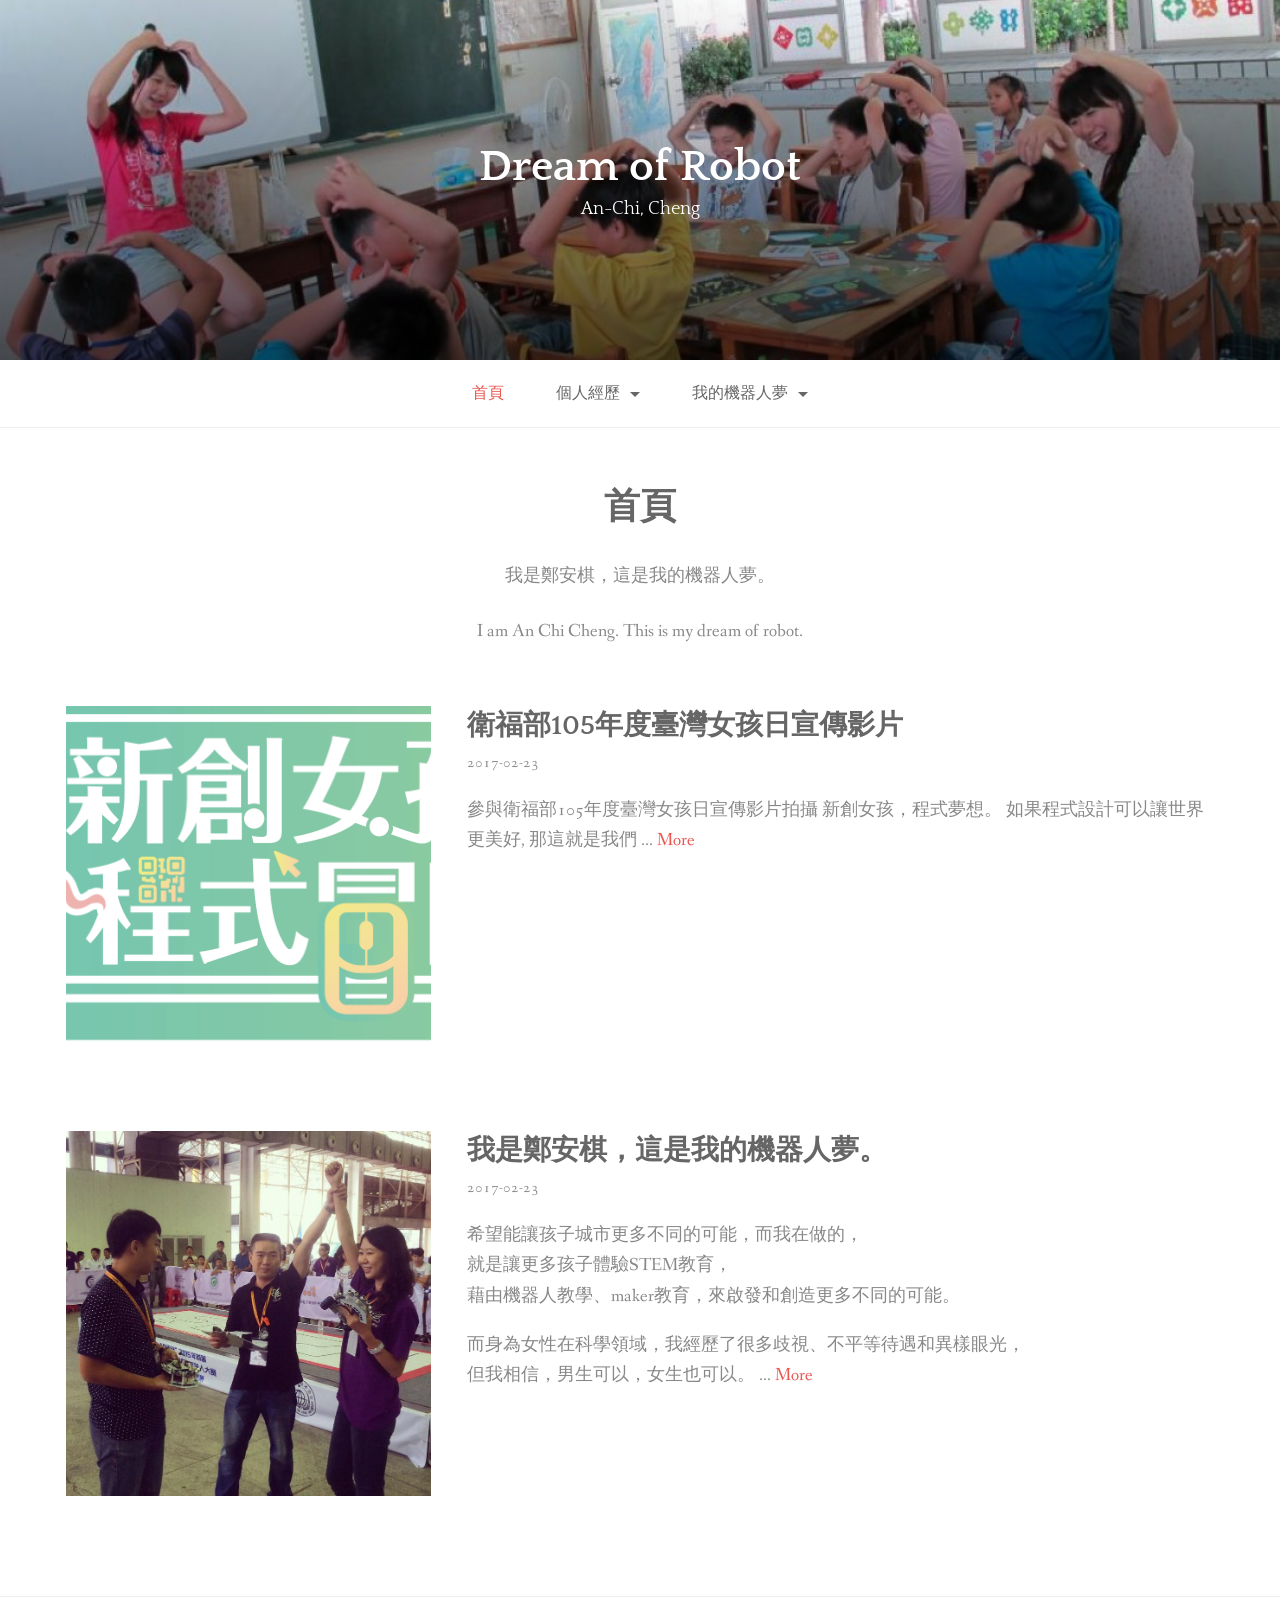
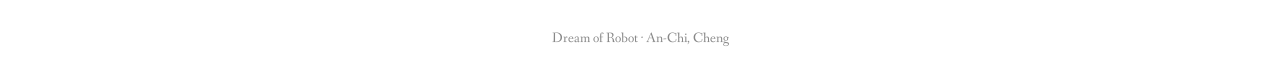
==== index.html @ d5482698 "Static copy of Dream of Robot site Co-Authored-By: Claude Opus 5.5 <noreply@anthropic.com>" ====
<!doctype html>
<html lang="zh-Hant">
<head>
<meta charset="utf-8">
<meta name="viewport" content="width=device-width, initial-scale=1">
<title>Dream of Robot – An-Chi, Cheng</title>
<link href="https://fonts.googleapis.com/css2?family=Quattrocento:wght@400;700&family=Fanwood+Text:ital@0;1&display=swap" rel="stylesheet">
<link rel="stylesheet" href="style.css">
</head>
<body class="home">
<header class="header-bg">
  <h1 class="site-title"><a href="index.html">Dream of Robot</a></h1>
  <p class="site-description">An-Chi, Cheng</p>
</header>
<nav class="main-navigation"><ul><li class="current"><a href="index.html">首頁</a></li><li class="has-sub"><a href="resume.html">個人經歷</a><ul class="sub-menu"><li><a href="resume.html">簡歷</a></li><li><a href="competitions.html">競賽經歷</a></li><li><a href="teaching.html">教學經歷</a></li></ul></li><li class="has-sub"><a href="blog.html">我的機器人夢</a><ul class="sub-menu"><li><a href="blog.html">分享</a></li><li><a href="blog.html">競賽</a></li><li><a href="blog.html">教學</a></li></ul></li></ul></nav>
<div class="site-content full">
<main>
<h1 class="page-title">首頁</h1>
<div class="entry-content page-intro"><p>我是鄭安棋，這是我的機器人夢。</p><p>I am An Chi Cheng. This is my dream of robot.</p></div>
<div class="post-list"><article class="post-item"><a href="post-girls-day.html"><img src="images/girls-day.png" alt=""></a><div><h3><a href="post-girls-day.html">衛福部105年度臺灣女孩日宣傳影片</a></h3><div class="entry-date">2017-02-23</div><p>參與衛福部105年度臺灣女孩日宣傳影片拍攝 新創女孩，程式夢想。 如果程式設計可以讓世界更美好, 那這就是我們 … <a class="more-link" href="post-girls-day.html">More</a></p></div></article><article class="post-item"><a href="post-dream.html"><img src="images/dream.jpg" alt=""></a><div><h3><a href="post-dream.html">我是鄭安棋，這是我的機器人夢。</a></h3><div class="entry-date">2017-02-23</div><p>希望能讓孩子城市更多不同的可能，而我在做的，<br>就是讓更多孩子體驗STEM教育，<br>藉由機器人教學、maker教育，來啟發和創造更多不同的可能。</p><p>而身為女性在科學領域，我經歷了很多歧視、不平等待遇和異樣眼光，<br>但我相信，男生可以，女生也可以。 … <a class="more-link" href="post-dream.html">More</a></p></div></article></div>
</main>

</div>
<footer class="site-footer">Dream of Robot · An-Chi, Cheng</footer>
</body>
</html>
---- style.css ----
/* Recreates the look of the WordPress "Gateway" theme used on chenganchi.wordpress.com */
:root {
  --accent: #e8554e;
  --heading: #666;
  --text: #888;
  --line: #eee;
}
* { box-sizing: border-box; }
body {
  margin: 0;
  background: #fff;
  color: var(--text);
  font: 18px/1.7 "Fanwood Text", "Noto Serif TC", serif;
}
a { color: var(--accent); text-decoration: none; }
a:hover { text-decoration: underline; }
img { max-width: 100%; height: auto; display: block; }

/* Header */
.header-bg {
  background: linear-gradient(rgba(0,0,0,.01), rgba(0,0,0,.6)), url("images/header.jpg") center / cover;
  min-height: 360px;
  display: flex;
  flex-direction: column;
  justify-content: center;
  align-items: center;
  text-align: center;
  padding: 40px 16px;
}
.site-title {
  margin: 0;
  font: 700 44px/1.2 Quattrocento, serif;
  color: #fff;
}
.site-title a { color: #fff; }
.site-title a:hover { text-decoration: none; }
.site-description { margin: 6px 0 0; font: 18px Quattrocento, serif; color: #fff; }

/* Navigation */
.main-navigation { border-bottom: 1px solid var(--line); text-align: center; }
.main-navigation ul { list-style: none; margin: 0; padding: 0; }
.main-navigation > ul { display: flex; justify-content: center; flex-wrap: wrap; }
.main-navigation li { position: relative; }
.main-navigation a {
  display: block;
  padding: 20px 26px;
  font-size: 16px;
  color: #666;
  text-transform: uppercase;
}
.main-navigation a:hover,
.main-navigation .current > a { color: var(--accent); text-decoration: none; }
.main-navigation .has-sub > a::after {
  content: "";
  display: inline-block;
  margin-left: 10px;
  border: 5px solid transparent;
  border-top-color: currentColor;
  vertical-align: middle;
  transform: translateY(2px);
}
.main-navigation .sub-menu {
  display: none;
  position: absolute;
  top: 100%;
  left: 0;
  min-width: 180px;
  background: #fff;
  border: 1px solid var(--line);
  text-align: left;
  z-index: 10;
}
.main-navigation li:hover > .sub-menu,
.main-navigation li:focus-within > .sub-menu { display: block; }
.main-navigation .sub-menu a { padding: 10px 20px; }

/* Layout */
.site-content {
  max-width: 1180px;
  margin: 0 auto;
  padding: 56px 16px 40px;
  display: grid;
  grid-template-columns: 1fr 288px;
  gap: 60px;
}
.site-content.full { display: block; }
.entry-title, .page-title {
  margin: 0 0 30px;
  font: 700 36px/1.3 Quattrocento, serif;
  color: var(--heading);
}
.home .page-title, .home .page-intro { text-align: center; }
.entry-content p { margin: 0 0 24px; }
.entry-content ol { padding-left: 28px; font-size: 16px; }
.entry-content ol li { margin-bottom: 4px; }
.entry-content pre {
  font: 16px/1.8 inherit;
  white-space: pre-wrap;
  margin: 0 0 24px;
}
.entry-content h4 { font-size: 18px; color: #555; line-height: 1.8; }
.entry-meta { margin: -20px 0 30px; font-size: 15px; }

/* Post list (home + blog) */
.post-list { margin-top: 60px; }
.post-item {
  display: grid;
  grid-template-columns: 365px 1fr;
  gap: 36px;
  align-items: start;
  margin-bottom: 60px;
}
.post-item img { width: 365px; height: 365px; object-fit: cover; }
.post-item h3 { margin: 0; font: 700 28px/1.4 Quattrocento, serif; }
.post-item h3 a { color: var(--heading); }
.post-item .entry-date { font-size: 15px; margin: 6px 0 16px; }
.more-link { white-space: nowrap; }

/* Sidebar */
.widget { margin-bottom: 40px; font-size: 15px; }
.widget-title { margin: 0 0 12px; font: 700 16px Quattrocento, serif; color: var(--heading); }
.widget select {
  width: 100%;
  padding: 8px 10px;
  border: 1px solid #ddd;
  font: inherit;
  color: #666;
  background: #f9f9f9;
}

.video { position: relative; aspect-ratio: 16 / 9; }
.video iframe { position: absolute; inset: 0; width: 100%; height: 100%; border: 0; }

.site-footer {
  border-top: 1px solid var(--line);
  padding: 30px 16px;
  text-align: center;
  font-size: 14px;
}

@media (max-width: 900px) {
  .site-content { grid-template-columns: 1fr; gap: 20px; }
  .post-item { grid-template-columns: 1fr; gap: 20px; }
  .post-item img { width: 100%; height: auto; aspect-ratio: 1; }
  .header-bg { min-height: 240px; }
  .site-title { font-size: 34px; }
  .main-navigation a { padding: 14px 16px; }
}
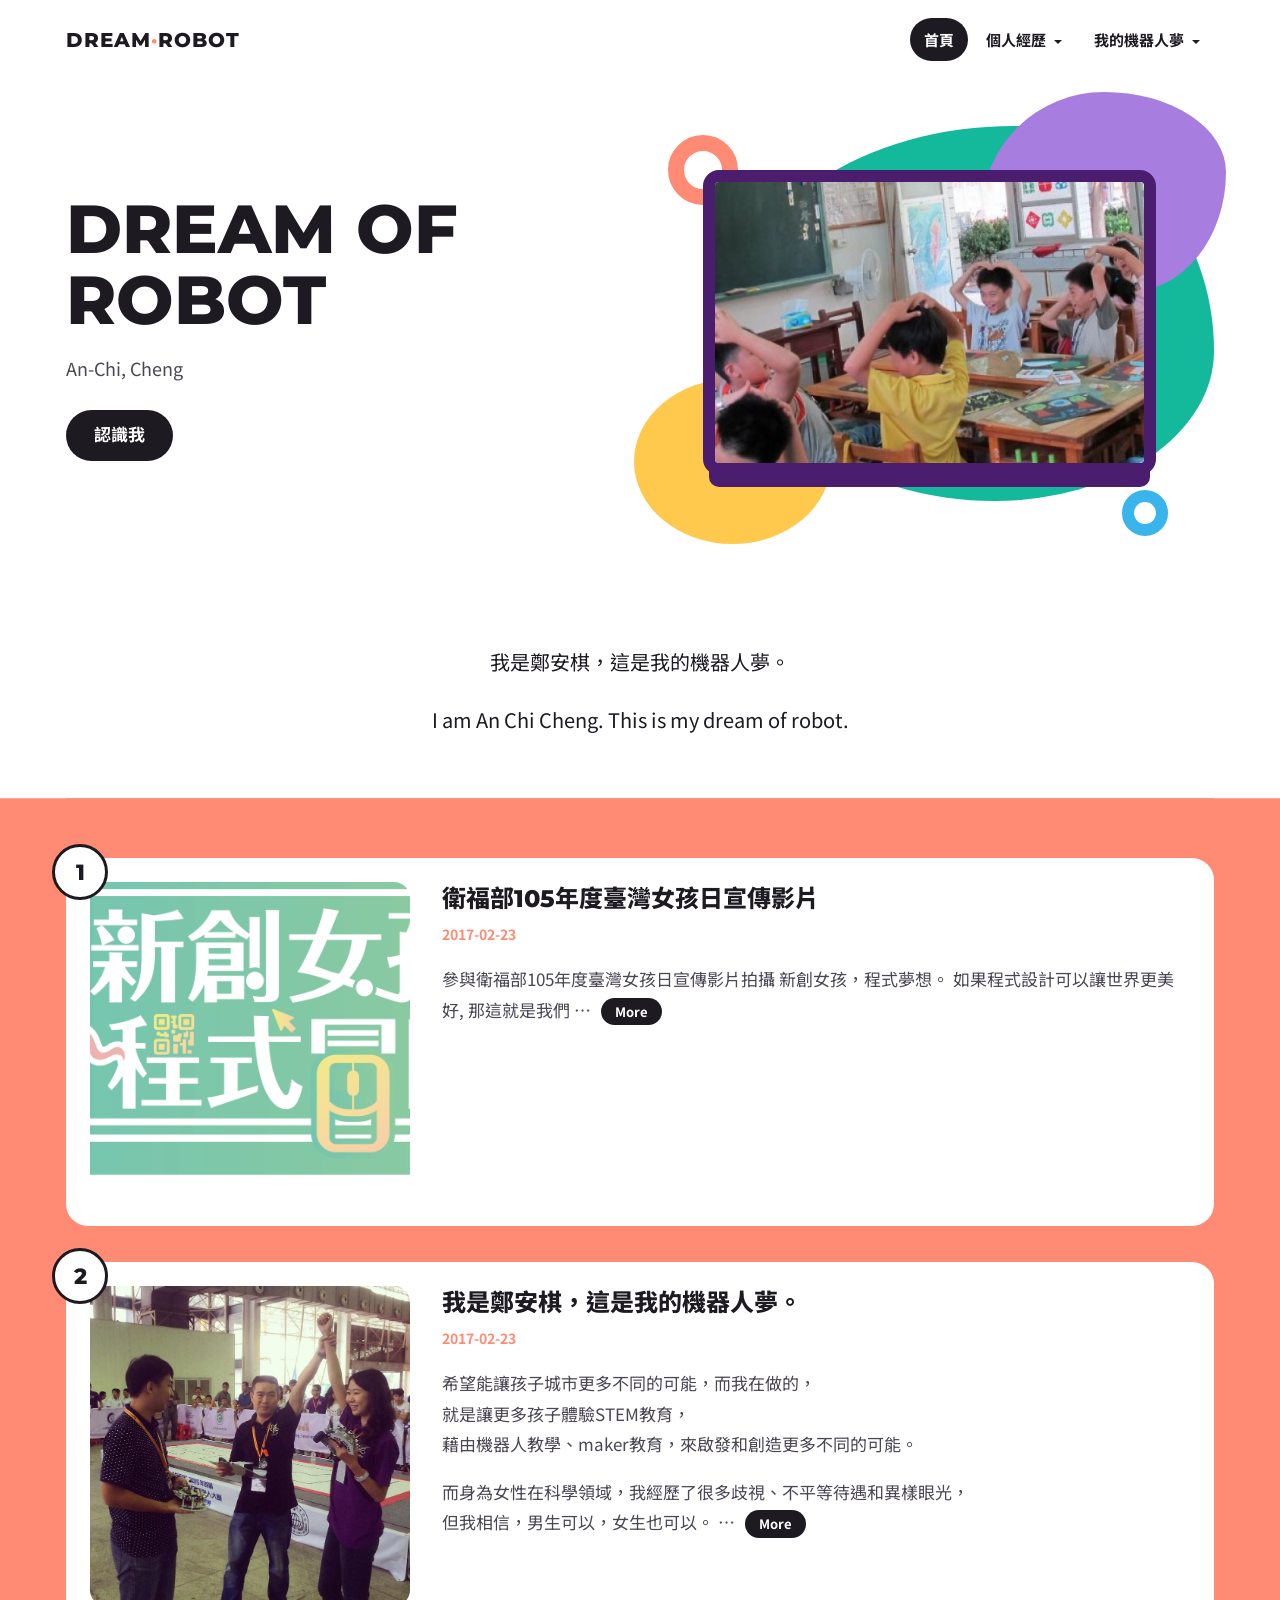
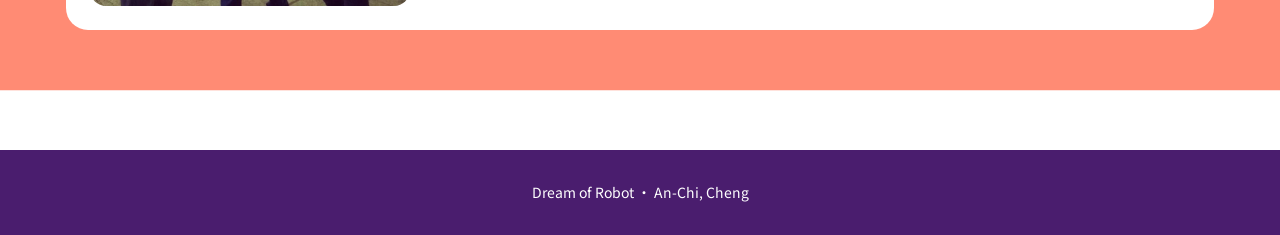
==== commit 4cd61f96: "Restyle site in flat colorful illustration style Co-Authored-By: Claude Opus 5.5 <noreply@anthropic." ====
--- a/index.html
+++ b/index.html
@@ -4,15 +4,19 @@
 <meta charset="utf-8">
 <meta name="viewport" content="width=device-width, initial-scale=1">
 <title>Dream of Robot – An-Chi, Cheng</title>
-<link href="https://fonts.googleapis.com/css2?family=Quattrocento:wght@400;700&family=Fanwood+Text:ital@0;1&display=swap" rel="stylesheet">
+<link href="https://fonts.googleapis.com/css2?family=Montserrat:wght@700;800&family=Noto+Sans+TC:wght@400;700;900&display=swap" rel="stylesheet">
 <link rel="stylesheet" href="style.css">
 </head>
 <body class="home">
-<header class="header-bg">
-  <h1 class="site-title"><a href="index.html">Dream of Robot</a></h1>
-  <p class="site-description">An-Chi, Cheng</p>
+<div class="topbar"><a class="logo" href="index.html">DREAM<span>·</span>ROBOT</a><nav class="main-navigation"><ul><li class="current"><a href="index.html">首頁</a></li><li class="has-sub"><a href="resume.html">個人經歷</a><ul class="sub-menu"><li><a href="resume.html">簡歷</a></li><li><a href="competitions.html">競賽經歷</a></li><li><a href="teaching.html">教學經歷</a></li></ul></li><li class="has-sub"><a href="blog.html">我的機器人夢</a><ul class="sub-menu"><li><a href="blog.html">分享</a></li><li><a href="blog.html">競賽</a></li><li><a href="blog.html">教學</a></li></ul></li></ul></nav></div>
+<header class="hero">
+  <div class="hero-text">
+    <h1 class="site-title"><a href="index.html">Dream of Robot</a></h1>
+    <p class="site-description">An-Chi, Cheng</p>
+    <a class="btn" href="resume.html">認識我</a>
+  </div>
+  <div class="hero-art" aria-hidden="true"><span class="b1"></span><span class="b2"></span><span class="b3"></span><span class="ring"></span><span class="dot"></span><span class="stripes"></span><div class="screen"><img src="images/header.jpg" alt=""></div></div>
 </header>
-<nav class="main-navigation"><ul><li class="current"><a href="index.html">首頁</a></li><li class="has-sub"><a href="resume.html">個人經歷</a><ul class="sub-menu"><li><a href="resume.html">簡歷</a></li><li><a href="competitions.html">競賽經歷</a></li><li><a href="teaching.html">教學經歷</a></li></ul></li><li class="has-sub"><a href="blog.html">我的機器人夢</a><ul class="sub-menu"><li><a href="blog.html">分享</a></li><li><a href="blog.html">競賽</a></li><li><a href="blog.html">教學</a></li></ul></li></ul></nav>
 <div class="site-content full">
 <main>
 <h1 class="page-title">首頁</h1>
--- a/style.css
+++ b/style.css
@@ -1,148 +1,294 @@
-/* Recreates the look of the WordPress "Gateway" theme used on chenganchi.wordpress.com */
+/* Flat, colorful "responsive web design" illustration style */
 :root {
-  --accent: #e8554e;
-  --heading: #666;
-  --text: #888;
-  --line: #eee;
+  --ink: #1d1a22;
+  --text: #4b4654;
+  --frame: #4a1d6e;
+  --coral: #ff8b74;
+  --yellow: #ffc94d;
+  --teal: #14b89b;
+  --violet: #a77de0;
+  --sky: #39b5ec;
+  --blush: #fbdde3;
+  --line: #ece8f0;
 }
 * { box-sizing: border-box; }
 body {
   margin: 0;
   background: #fff;
   color: var(--text);
-  font: 18px/1.7 "Fanwood Text", "Noto Serif TC", serif;
-}
-a { color: var(--accent); text-decoration: none; }
-a:hover { text-decoration: underline; }
+  font: 17px/1.8 "Noto Sans TC", sans-serif;
+  overflow-x: hidden;
+}
+a { color: var(--frame); }
 img { max-width: 100%; height: auto; display: block; }
-
-/* Header */
-.header-bg {
-  background: linear-gradient(rgba(0,0,0,.01), rgba(0,0,0,.6)), url("images/header.jpg") center / cover;
-  min-height: 360px;
+h1, h2, h3, .logo, .btn { font-family: Montserrat, "Noto Sans TC", sans-serif; }
+
+/* Top bar */
+.topbar {
+  max-width: 1180px;
+  margin: 0 auto;
+  padding: 18px 16px;
   display: flex;
-  flex-direction: column;
-  justify-content: center;
+  justify-content: space-between;
   align-items: center;
-  text-align: center;
-  padding: 40px 16px;
-}
-.site-title {
-  margin: 0;
-  font: 700 44px/1.2 Quattrocento, serif;
-  color: #fff;
-}
-.site-title a { color: #fff; }
-.site-title a:hover { text-decoration: none; }
-.site-description { margin: 6px 0 0; font: 18px Quattrocento, serif; color: #fff; }
-
-/* Navigation */
-.main-navigation { border-bottom: 1px solid var(--line); text-align: center; }
+  gap: 16px;
+  flex-wrap: wrap;
+}
+.logo { font-weight: 800; font-size: 20px; color: var(--ink); text-decoration: none; letter-spacing: 1px; }
+.logo span { color: var(--coral); }
+
 .main-navigation ul { list-style: none; margin: 0; padding: 0; }
-.main-navigation > ul { display: flex; justify-content: center; flex-wrap: wrap; }
+.main-navigation > ul { display: flex; flex-wrap: wrap; gap: 4px; }
 .main-navigation li { position: relative; }
 .main-navigation a {
   display: block;
-  padding: 20px 26px;
-  font-size: 16px;
-  color: #666;
-  text-transform: uppercase;
-}
-.main-navigation a:hover,
-.main-navigation .current > a { color: var(--accent); text-decoration: none; }
+  padding: 8px 14px;
+  border-radius: 999px;
+  font-size: 15px;
+  font-weight: 700;
+  color: var(--ink);
+  text-decoration: none;
+}
+.main-navigation a:hover { background: var(--blush); }
+.main-navigation .current > a { background: var(--ink); color: #fff; }
 .main-navigation .has-sub > a::after {
   content: "";
   display: inline-block;
-  margin-left: 10px;
-  border: 5px solid transparent;
+  margin-left: 8px;
+  border: 4px solid transparent;
   border-top-color: currentColor;
-  vertical-align: middle;
   transform: translateY(2px);
 }
 .main-navigation .sub-menu {
   display: none;
   position: absolute;
   top: 100%;
-  left: 0;
-  min-width: 180px;
-  background: #fff;
-  border: 1px solid var(--line);
-  text-align: left;
+  right: 0;
+  min-width: 160px;
+  padding: 8px;
+  background: #fff;
+  border: 3px solid var(--ink);
+  border-radius: 14px;
+  box-shadow: 5px 5px 0 var(--yellow);
   z-index: 10;
 }
 .main-navigation li:hover > .sub-menu,
 .main-navigation li:focus-within > .sub-menu { display: block; }
-.main-navigation .sub-menu a { padding: 10px 20px; }
+
+/* Hero */
+.hero {
+  max-width: 1180px;
+  margin: 0 auto;
+  padding: 30px 16px 60px;
+  display: grid;
+  grid-template-columns: 1fr 1.1fr;
+  gap: 40px;
+  align-items: center;
+}
+.site-title { margin: 0; font-size: clamp(40px, 6vw, 68px); font-weight: 800; line-height: 1.05; text-transform: uppercase; }
+.site-title a { color: var(--ink); text-decoration: none; }
+.site-description { margin: 16px 0 26px; font-size: 18px; }
+.btn {
+  display: inline-block;
+  padding: 10px 28px;
+  border-radius: 999px;
+  background: var(--ink);
+  color: #fff;
+  font-weight: 700;
+  text-decoration: none;
+  transition: transform .15s;
+}
+.btn:hover { transform: translateY(-2px); }
+
+.hero-art { position: relative; aspect-ratio: 4 / 3; }
+.hero-art span { position: absolute; display: block; }
+.hero-art .b1 { inset: 4% 0 10% 18%; background: var(--teal); border-radius: 58% 42% 46% 54% / 50% 60% 40% 50%; }
+.hero-art .b2 { width: 42%; height: 46%; right: -2%; top: -4%; background: var(--violet); border-radius: 50% 50% 40% 60% / 60% 40% 60% 40%; }
+.hero-art .b3 { width: 34%; height: 38%; left: 0; bottom: 0; background: var(--yellow); border-radius: 50%; }
+.hero-art .ring { width: 70px; height: 70px; left: 6%; top: 6%; border: 16px solid var(--coral); border-radius: 50%; }
+.hero-art .dot { width: 46px; height: 46px; right: 8%; bottom: 2%; border: 12px solid var(--sky); border-radius: 50%; }
+.hero-art .stripes { width: 90px; height: 14px; right: 18%; bottom: 14%; background: repeating-linear-gradient(90deg, var(--ink) 0 8px, transparent 8px 16px); }
+.hero-art .screen {
+  position: absolute;
+  inset: 14% 10% 16% 12%;
+  border: 12px solid var(--frame);
+  border-radius: 16px;
+  overflow: hidden;
+  background: #fff;
+  box-shadow: 0 18px 0 -6px var(--frame);
+}
+.hero-art .screen img { width: 100%; height: 100%; object-fit: cover; }
+
+/* Inner pages: compact hero */
+body:not(.home) .hero { grid-template-columns: 1fr 260px; padding-bottom: 30px; }
+body:not(.home) .site-title { font-size: clamp(30px, 4vw, 40px); }
+body:not(.home) .site-description { margin-bottom: 0; }
+body:not(.home) .hero .btn { display: none; }
 
 /* Layout */
 .site-content {
   max-width: 1180px;
   margin: 0 auto;
-  padding: 56px 16px 40px;
-  display: grid;
-  grid-template-columns: 1fr 288px;
-  gap: 60px;
+  padding: 40px 16px 60px;
+  display: grid;
+  grid-template-columns: 1fr 260px;
+  gap: 48px;
 }
 .site-content.full { display: block; }
 .entry-title, .page-title {
+  display: inline-block;
   margin: 0 0 30px;
-  font: 700 36px/1.3 Quattrocento, serif;
-  color: var(--heading);
-}
-.home .page-title, .home .page-intro { text-align: center; }
-.entry-content p { margin: 0 0 24px; }
-.entry-content ol { padding-left: 28px; font-size: 16px; }
-.entry-content ol li { margin-bottom: 4px; }
-.entry-content pre {
-  font: 16px/1.8 inherit;
+  font-size: 36px;
+  font-weight: 800;
+  color: var(--ink);
+  background: linear-gradient(transparent 62%, var(--yellow) 62% 92%, transparent 92%);
+}
+.home .page-title { display: none; }
+.home .page-intro { text-align: center; font-size: 20px; color: var(--ink); }
+.entry-content p { margin: 0 0 22px; }
+.entry-meta { margin: -20px 0 30px; font-size: 14px; font-weight: 700; color: var(--coral); }
+
+/* Numbered cards for long lists */
+.entry-content ol {
+  list-style: none;
+  counter-reset: n;
+  padding: 0;
+  display: grid;
+  grid-template-columns: repeat(auto-fill, minmax(280px, 1fr));
+  gap: 14px;
+  font-size: 15px;
+}
+.entry-content ol li {
+  counter-increment: n;
+  position: relative;
+  padding: 14px 16px 14px 62px;
+  border: 2px solid var(--line);
+  border-radius: 14px;
+  line-height: 1.6;
+}
+.entry-content ol li::before {
+  content: counter(n);
+  position: absolute;
+  left: 14px;
+  top: 12px;
+  width: 34px;
+  height: 34px;
+  display: grid;
+  place-items: center;
+  border-radius: 50%;
+  font: 700 14px Montserrat, sans-serif;
+  color: var(--ink);
+  background: var(--yellow);
+}
+.entry-content ol li:nth-child(4n+2)::before { background: var(--teal); color: #fff; }
+.entry-content ol li:nth-child(4n+3)::before { background: var(--violet); color: #fff; }
+.entry-content ol li:nth-child(4n)::before { background: var(--coral); color: #fff; }
+
+/* Resume page */
+.entry-content > img {
+  border: 10px solid var(--frame);
+  border-radius: 16px;
+  box-shadow: 10px 10px 0 var(--teal);
+  margin-bottom: 30px;
+}
+.entry-content pre, .entry-content h4 {
+  margin: 0 0 22px;
+  padding: 22px 26px;
+  border-radius: 18px;
+  font: 16px/1.9 "Noto Sans TC", sans-serif;
   white-space: pre-wrap;
-  margin: 0 0 24px;
-}
-.entry-content h4 { font-size: 18px; color: #555; line-height: 1.8; }
-.entry-meta { margin: -20px 0 30px; font-size: 15px; }
-
-/* Post list (home + blog) */
-.post-list { margin-top: 60px; }
+  color: var(--ink);
+}
+.entry-content pre { background: #e3f7f3; }
+.entry-content h4 { background: #fff1d6; font-weight: 400; }
+
+/* Post list: coral band with white cards */
+.post-list { counter-reset: post; }
+.home .post-list {
+  margin-top: 60px;
+  padding: 60px 0;
+  background: var(--coral);
+  box-shadow: 0 0 0 100vmax var(--coral);
+  clip-path: inset(0 -100vmax);
+}
 .post-item {
-  display: grid;
-  grid-template-columns: 365px 1fr;
-  gap: 36px;
+  counter-increment: post;
+  position: relative;
+  display: grid;
+  grid-template-columns: 320px 1fr;
+  gap: 32px;
   align-items: start;
-  margin-bottom: 60px;
-}
-.post-item img { width: 365px; height: 365px; object-fit: cover; }
-.post-item h3 { margin: 0; font: 700 28px/1.4 Quattrocento, serif; }
-.post-item h3 a { color: var(--heading); }
-.post-item .entry-date { font-size: 15px; margin: 6px 0 16px; }
-.more-link { white-space: nowrap; }
+  margin-bottom: 36px;
+  padding: 24px;
+  background: #fff;
+  border-radius: 22px;
+}
+.post-item:last-child { margin-bottom: 0; }
+.post-item::before {
+  content: counter(post);
+  position: absolute;
+  left: -14px;
+  top: -14px;
+  width: 50px;
+  height: 50px;
+  display: grid;
+  place-items: center;
+  border-radius: 50%;
+  background: #fff;
+  border: 3px solid var(--ink);
+  font: 800 22px Montserrat, sans-serif;
+  color: var(--ink);
+}
+.post-item img { width: 320px; height: 320px; object-fit: cover; border-radius: 16px; }
+.post-item h3 { margin: 0; font-size: 24px; font-weight: 800; line-height: 1.4; }
+.post-item h3 a { color: var(--ink); text-decoration: none; }
+.post-item .entry-date { font-size: 14px; font-weight: 700; color: var(--coral); margin: 6px 0 14px; }
+.more-link {
+  display: inline-block;
+  margin-left: 6px;
+  padding: 2px 14px;
+  border-radius: 999px;
+  background: var(--ink);
+  color: #fff;
+  font-size: 13px;
+  font-weight: 700;
+  text-decoration: none;
+}
 
 /* Sidebar */
-.widget { margin-bottom: 40px; font-size: 15px; }
-.widget-title { margin: 0 0 12px; font: 700 16px Quattrocento, serif; color: var(--heading); }
+.widget {
+  padding: 22px;
+  border: 3px solid var(--ink);
+  border-radius: 18px;
+  box-shadow: 6px 6px 0 var(--violet);
+  font-size: 15px;
+}
+.widget-title { margin: 0 0 12px; font-size: 16px; font-weight: 800; color: var(--ink); }
 .widget select {
   width: 100%;
   padding: 8px 10px;
-  border: 1px solid #ddd;
+  border: 2px solid var(--line);
+  border-radius: 10px;
   font: inherit;
-  color: #666;
-  background: #f9f9f9;
-}
-
-.video { position: relative; aspect-ratio: 16 / 9; }
+  background: #fff;
+}
+
+.video { position: relative; aspect-ratio: 16 / 9; border: 10px solid var(--frame); border-radius: 16px; overflow: hidden; }
 .video iframe { position: absolute; inset: 0; width: 100%; height: 100%; border: 0; }
 
 .site-footer {
-  border-top: 1px solid var(--line);
   padding: 30px 16px;
+  background: var(--frame);
+  color: #fff;
   text-align: center;
   font-size: 14px;
 }
 
 @media (max-width: 900px) {
-  .site-content { grid-template-columns: 1fr; gap: 20px; }
-  .post-item { grid-template-columns: 1fr; gap: 20px; }
+  .hero, body:not(.home) .hero, .site-content { grid-template-columns: 1fr; }
+  body:not(.home) .hero-art { display: none; }
+  .post-item { grid-template-columns: 1fr; gap: 18px; }
   .post-item img { width: 100%; height: auto; aspect-ratio: 1; }
-  .header-bg { min-height: 240px; }
-  .site-title { font-size: 34px; }
-  .main-navigation a { padding: 14px 16px; }
-}
+  .topbar { justify-content: center; }
+  .main-navigation .sub-menu { right: auto; left: 0; }
+}
